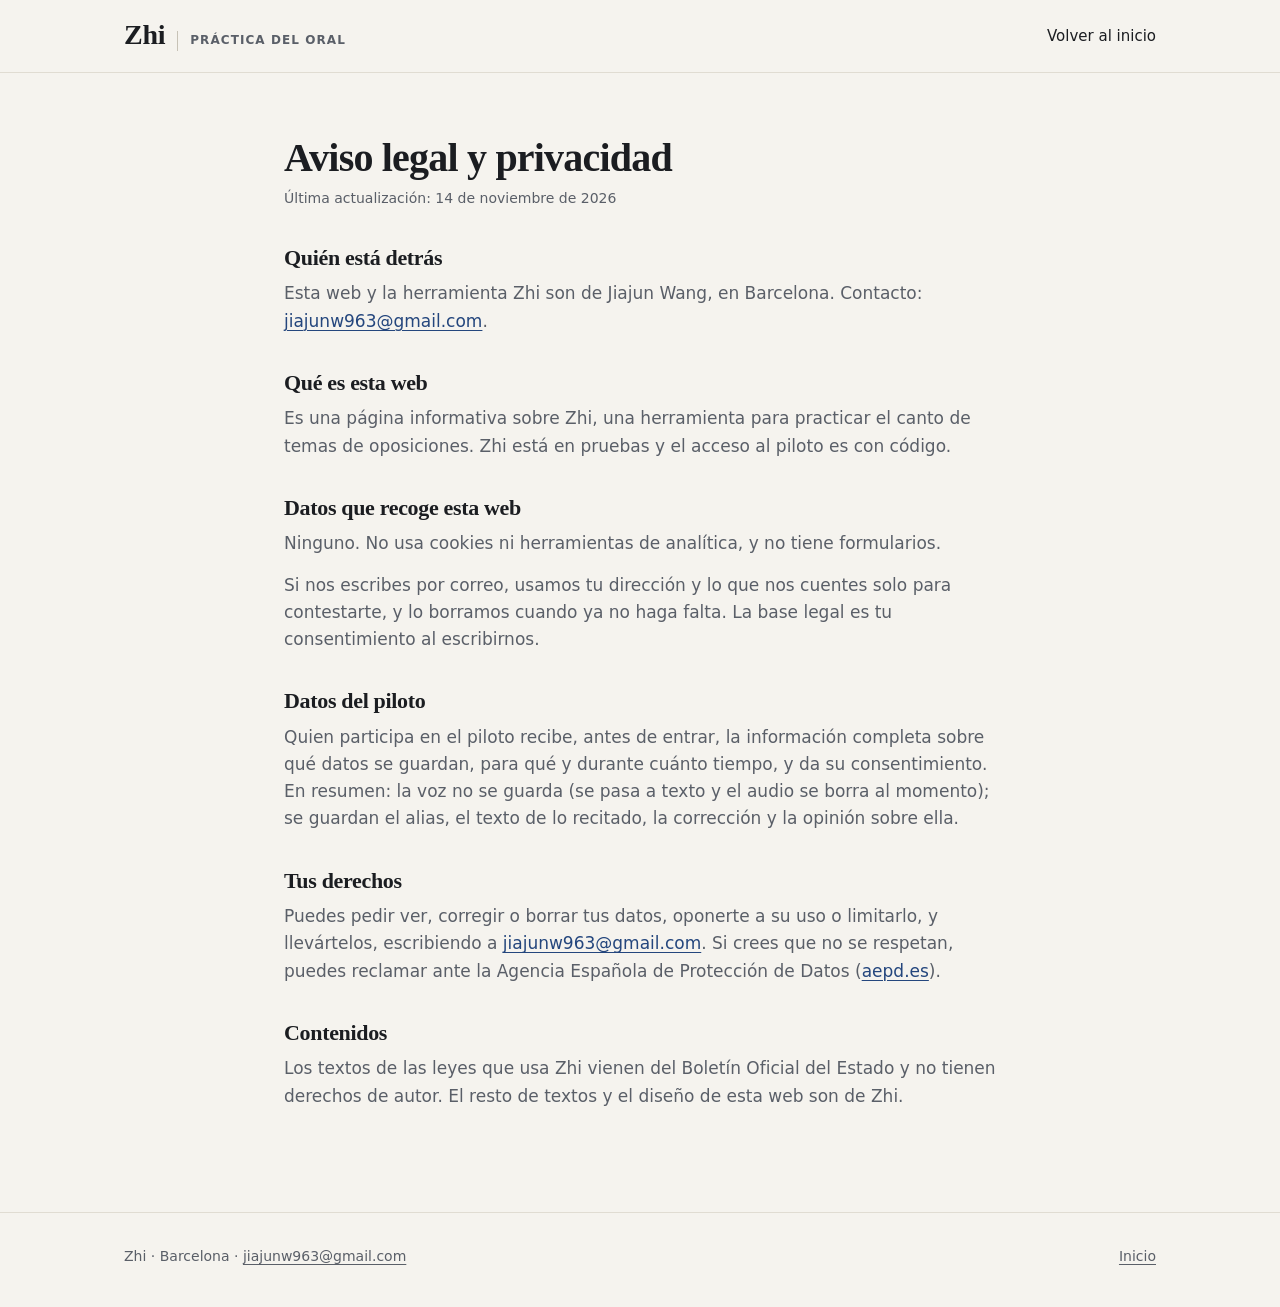
==== aviso-legal.html @ e7e955f2 "Landing de Zhi: portada, cómo funciona, qué corrige, editoriales, piloto y aviso legal" ====
<!doctype html>
<html lang="es">
<head>
  <meta charset="utf-8">
  <meta name="viewport" content="width=device-width, initial-scale=1">
  <title>Aviso legal y privacidad · Zhi</title>
  <meta name="theme-color" content="#1c2f52">
  <link rel="icon" href="icono.svg" type="image/svg+xml">
  <link rel="stylesheet" href="estilos.css?v=1">
</head>
<body>
  <header class="cabecera">
    <div class="ancho">
      <a class="marca" href="./" aria-label="Zhi, inicio">
        <span class="logo">Zhi</span>
        <span class="producto">Práctica del oral</span>
      </a>
      <nav aria-label="Secciones">
        <ul><li><a href="./">Volver al inicio</a></li></ul>
      </nav>
    </div>
  </header>

  <main class="documento">
    <div class="ancho">
      <h1>Aviso legal y privacidad</h1>
      <p class="fecha">Última actualización: 14 de noviembre de 2026</p>

      <h2>Quién está detrás</h2>
      <p>Esta web y la herramienta Zhi son de Jiajun Wang, en Barcelona. Contacto: <a href="mailto:jiajunw963@gmail.com">jiajunw963@gmail.com</a>.</p>

      <h2>Qué es esta web</h2>
      <p>Es una página informativa sobre Zhi, una herramienta para practicar el canto de temas de oposiciones. Zhi está en pruebas y el acceso al piloto es con código.</p>

      <h2>Datos que recoge esta web</h2>
      <p>Ninguno. No usa cookies ni herramientas de analítica, y no tiene formularios.</p>
      <p>Si nos escribes por correo, usamos tu dirección y lo que nos cuentes solo para contestarte, y lo borramos cuando ya no haga falta. La base legal es tu consentimiento al escribirnos.</p>

      <h2>Datos del piloto</h2>
      <p>Quien participa en el piloto recibe, antes de entrar, la información completa sobre qué datos se guardan, para qué y durante cuánto tiempo, y da su consentimiento. En resumen: la voz no se guarda (se pasa a texto y el audio se borra al momento); se guardan el alias, el texto de lo recitado, la corrección y la opinión sobre ella.</p>

      <h2>Tus derechos</h2>
      <p>Puedes pedir ver, corregir o borrar tus datos, oponerte a su uso o limitarlo, y llevártelos, escribiendo a <a href="mailto:jiajunw963@gmail.com">jiajunw963@gmail.com</a>. Si crees que no se respetan, puedes reclamar ante la Agencia Española de Protección de Datos (<a href="https://www.aepd.es">aepd.es</a>).</p>

      <h2>Contenidos</h2>
      <p>Los textos de las leyes que usa Zhi vienen del Boletín Oficial del Estado y no tienen derechos de autor. El resto de textos y el diseño de esta web son de Zhi.</p>
    </div>
  </main>

  <footer class="pie">
    <div class="ancho">
      <span>Zhi · Barcelona · <a href="mailto:jiajunw963@gmail.com">jiajunw963@gmail.com</a></span>
      <span><a href="./">Inicio</a></span>
    </div>
  </footer>
</body>
</html>
---- estilos.css ----
/* Zhi · landing. Misma identidad que la herramienta: serifa para titulares, azul tinta, filetes finos. */
:root {
  --serif: ui-serif, "Iowan Old Style", "Charter", "Sitka Text", Cambria, Georgia, "Noto Serif", serif;
  --sans: system-ui, -apple-system, "Segoe UI", Roboto, "Helvetica Neue", Arial, sans-serif;

  --fondo: #f5f3ee;
  --tarjeta: #ffffff;
  --texto: #1b1d21;
  --suave: #5a5f68;
  --borde: #e0dcd2;
  --borde-fuerte: #c7c2b6;
  --acento: #1c2f52;
  --acento-texto: #ffffff;
  --enlace: #24467d;
  --foco: #3d63a8;
  --dicho: #1d6b45;
  --incompleto: #95560a;
  --error: #a3352b;
  --saltado: #6b7079;
  --equivalente: #0e6870;
  --error-fondo: #f8e9e7;
}

@media (prefers-color-scheme: dark) {
  :root {
    --fondo: #121417;
    --tarjeta: #1a1d22;
    --texto: #e7e5e0;
    --suave: #a6aab2;
    --borde: #2d3138;
    --borde-fuerte: #434852;
    --acento: #a9bde0;
    --acento-texto: #0f1726;
    --enlace: #a9bde0;
    --foco: #a9bde0;
    --dicho: #6cc497;
    --incompleto: #e3a656;
    --error: #ef8a80;
    --saltado: #9ba1ad;
    --equivalente: #5cc4cc;
    --error-fondo: #3a2220;
  }
}

* { box-sizing: border-box; }
html { scroll-behavior: smooth; }
@media (prefers-reduced-motion: reduce) { html { scroll-behavior: auto; } }

body {
  margin: 0;
  background: var(--fondo);
  color: var(--texto);
  font: 17px/1.6 var(--sans);
  -webkit-font-smoothing: antialiased;
  text-rendering: optimizeLegibility;
}
a { color: var(--enlace); text-underline-offset: 3px; text-decoration-thickness: 1px; }
:focus-visible { outline: 2px solid var(--foco); outline-offset: 3px; }
.saltar { position: absolute; left: -9999px; }
.saltar:focus { left: 16px; top: 12px; background: var(--tarjeta); padding: 8px 12px; z-index: 10; }

.ancho { max-width: 1080px; margin: 0 auto; padding: 0 24px; }

/* ---------- Cabecera ---------- */
.cabecera { border-bottom: 1px solid var(--borde); }
.cabecera .ancho { display: flex; align-items: center; justify-content: space-between; gap: 24px; min-height: 72px; }
.marca { display: flex; align-items: baseline; gap: 12px; text-decoration: none; color: var(--texto); }
.logo { font: 600 28px/1 var(--serif); letter-spacing: -0.01em; }
.producto { font-size: 12px; font-weight: 600; letter-spacing: 0.09em; text-transform: uppercase; color: var(--suave);
  padding-left: 12px; border-left: 1px solid var(--borde-fuerte); white-space: nowrap; }
nav ul { display: flex; gap: 28px; list-style: none; margin: 0; padding: 0; font-size: 15px; }
nav a { color: var(--texto); text-decoration: none; }
nav a:hover { color: var(--enlace); text-decoration: underline; }

/* ---------- Botones ---------- */
.boton {
  display: inline-flex;
  align-items: center;
  justify-content: center;
  min-height: 48px;
  padding: 10px 22px;
  border-radius: 6px;
  border: 1px solid var(--borde-fuerte);
  font-weight: 600;
  font-size: 16px;
  text-decoration: none;
  color: var(--texto);
  background: transparent;
}
.boton:hover { border-color: var(--texto); }
.boton.primario { background: var(--acento); border-color: var(--acento); color: var(--acento-texto); }
.boton.primario:hover { background: color-mix(in srgb, var(--acento) 88%, var(--texto)); }
.acciones { display: flex; flex-wrap: wrap; gap: 12px; margin-top: 32px; }

/* ---------- Tipografía ---------- */
.antetitulo { font-size: 13px; font-weight: 600; letter-spacing: 0.1em; text-transform: uppercase; color: var(--suave); margin: 0 0 16px; }
h1 { font: 600 54px/1.06 var(--serif); letter-spacing: -0.02em; margin: 0; max-width: 15ch; }
h2 { font: 600 36px/1.12 var(--serif); letter-spacing: -0.015em; margin: 0; }
h3 { font: 600 20px/1.3 var(--serif); margin: 0 0 8px; }
.entrada { font-size: 20px; line-height: 1.55; color: var(--suave); margin: 24px 0 0; max-width: 34em; }
.entrada q { color: var(--texto); }
q { quotes: "«" "»"; }
p { margin: 0 0 14px; }

/* ---------- Portada ---------- */
.portada { padding: 88px 0 96px; }
.portada .ancho { display: grid; grid-template-columns: 1.08fr 0.92fr; gap: 64px; align-items: center; }

.muestra { background: var(--tarjeta); border: 1px solid var(--borde); border-radius: 8px; padding: 22px 22px 18px; }
.muestra-cabecera { display: flex; justify-content: space-between; align-items: baseline; gap: 12px; padding-bottom: 14px; border-bottom: 1px solid var(--borde); }
.muestra-tema { font-size: 13px; font-weight: 600; letter-spacing: 0.04em; color: var(--suave); }
.muestra-nota { font: 600 34px/1 var(--serif); font-variant-numeric: lining-nums; }
.muestra-nota small { font: 500 14px var(--sans); color: var(--suave); }
.muestra ul { list-style: none; margin: 14px 0 0; padding: 0; display: flex; flex-direction: column; gap: 8px; }
.muestra li { border: 1px solid var(--borde); border-left: 3px solid var(--borde-fuerte); border-radius: 4px; padding: 10px 12px; font-size: 15px; }
.muestra li.error { border-left-color: var(--error); }
.muestra li.equivalente { border-left-color: var(--equivalente); }
.muestra .ref { display: block; font-size: 12px; font-weight: 600; letter-spacing: 0.02em; color: var(--suave); margin-bottom: 2px; }
.muestra mark { background: none; color: var(--error); font-weight: 600; }
.muestra mark.bien { color: var(--dicho); }
.muestra .cita { display: block; font: italic 14.5px/1.5 var(--serif); color: var(--suave); margin-top: 6px; }
.muestra figcaption { font-size: 13px; color: var(--suave); margin-top: 12px; }

/* ---------- Secciones ---------- */
.seccion { padding: 88px 0; border-top: 1px solid var(--borde); }
.seccion-cabecera { display: grid; grid-template-columns: 1fr 1.6fr; gap: 64px; margin-bottom: 48px; align-items: start; }
.seccion-cabecera p { padding-top: 8px; }
.seccion-cabecera p { color: var(--suave); margin: 0; max-width: 34em; }

.pasos { list-style: none; margin: 0; padding: 0; display: grid; grid-template-columns: repeat(3, 1fr); gap: 48px; counter-reset: paso; }
.pasos li { counter-increment: paso; border-top: 1px solid var(--borde-fuerte); padding-top: 20px; }
.pasos li::before { content: counter(paso); display: block; font: 600 15px var(--sans); color: var(--suave); margin-bottom: 14px; font-variant-numeric: tabular-nums; }
.pasos p { color: var(--suave); margin: 0; }

.corrige { margin: 0; display: grid; grid-template-columns: 1fr 1fr; gap: 0 64px; }
.corrige div { padding: 22px 0; border-top: 1px solid var(--borde); }
.corrige dt { font: 600 20px/1.3 var(--serif); margin: 0 0 6px; }
.corrige dt::before { content: ""; display: inline-block; width: 10px; height: 10px; border-radius: 2px; margin-right: 10px; vertical-align: 1px; }
.corrige .error dt::before { background: var(--error); }
.corrige .saltado dt::before { background: var(--saltado); }
.corrige .incompleto dt::before { background: var(--incompleto); }
.corrige .equivalente dt::before { background: var(--equivalente); }
.corrige dd { margin: 0; color: var(--suave); }
.aviso { margin-top: 36px; padding: 16px 20px; border-left: 3px solid var(--borde-fuerte); background: var(--tarjeta); font-size: 15px; color: var(--suave); max-width: 46em; }

.dos { display: grid; grid-template-columns: 1fr 1.6fr; gap: 64px; }
.dos .texto p { color: var(--suave); }
.dos .texto p strong { color: var(--texto); font-weight: 600; }
.lista-simple { list-style: none; margin: 8px 0 0; padding: 0; }
.lista-simple li { padding: 12px 0; border-top: 1px solid var(--borde); color: var(--suave); }
.lista-simple li strong { color: var(--texto); font-weight: 600; }

.datos { display: grid; grid-template-columns: repeat(3, 1fr); gap: 48px; }
.datos div { border-top: 1px solid var(--borde-fuerte); padding-top: 18px; }
.datos p { color: var(--suave); margin: 0; font-size: 16px; }

.cierre { padding: 96px 0; border-top: 1px solid var(--borde); }
.cierre h2 { max-width: 22ch; }
.cierre p { max-width: 36em; }
.cierre p { color: var(--suave); font-size: 19px; margin-top: 18px; }

/* ---------- Pie ---------- */
.pie { border-top: 1px solid var(--borde); padding: 32px 0 40px; font-size: 14px; color: var(--suave); }
.pie .ancho { display: flex; flex-wrap: wrap; justify-content: space-between; gap: 12px 32px; }
.pie a { color: var(--suave); }

/* ---------- Páginas de texto (aviso legal) ---------- */
.documento { padding: 64px 0 88px; }
.documento .ancho { max-width: 760px; }
.documento h1 { font-size: 40px; max-width: none; margin-bottom: 8px; }
.documento h2 { font-size: 22px; margin: 36px 0 10px; }
.documento p, .documento li { color: var(--suave); }
.documento .fecha { font-size: 14px; color: var(--suave); margin-bottom: 32px; }

/* ---------- Pantallas medianas y móvil ---------- */
@media (max-width: 900px) {
  .portada .ancho, .seccion-cabecera, .dos { grid-template-columns: 1fr; gap: 40px; }
  .seccion-cabecera { gap: 16px; }
  .pasos, .datos { grid-template-columns: 1fr; gap: 28px; }
  .corrige { grid-template-columns: 1fr; }
}
@media (max-width: 640px) {
  body { font-size: 16px; }
  .ancho { padding: 0 16px; }
  .cabecera .ancho { min-height: 60px; }
  nav li:not(:last-child) { display: none; }
  .logo { font-size: 24px; }
  .producto { font-size: 11px; padding-left: 10px; }
  h1 { font-size: 38px; }
  h2 { font-size: 28px; }
  .entrada { font-size: 18px; }
  .portada { padding: 48px 0 64px; }
  .seccion { padding: 64px 0; }
  .acciones .boton { flex: 1 1 100%; }
  .muestra { padding: 18px 16px 14px; }
  .cierre { padding: 64px 0; }
}
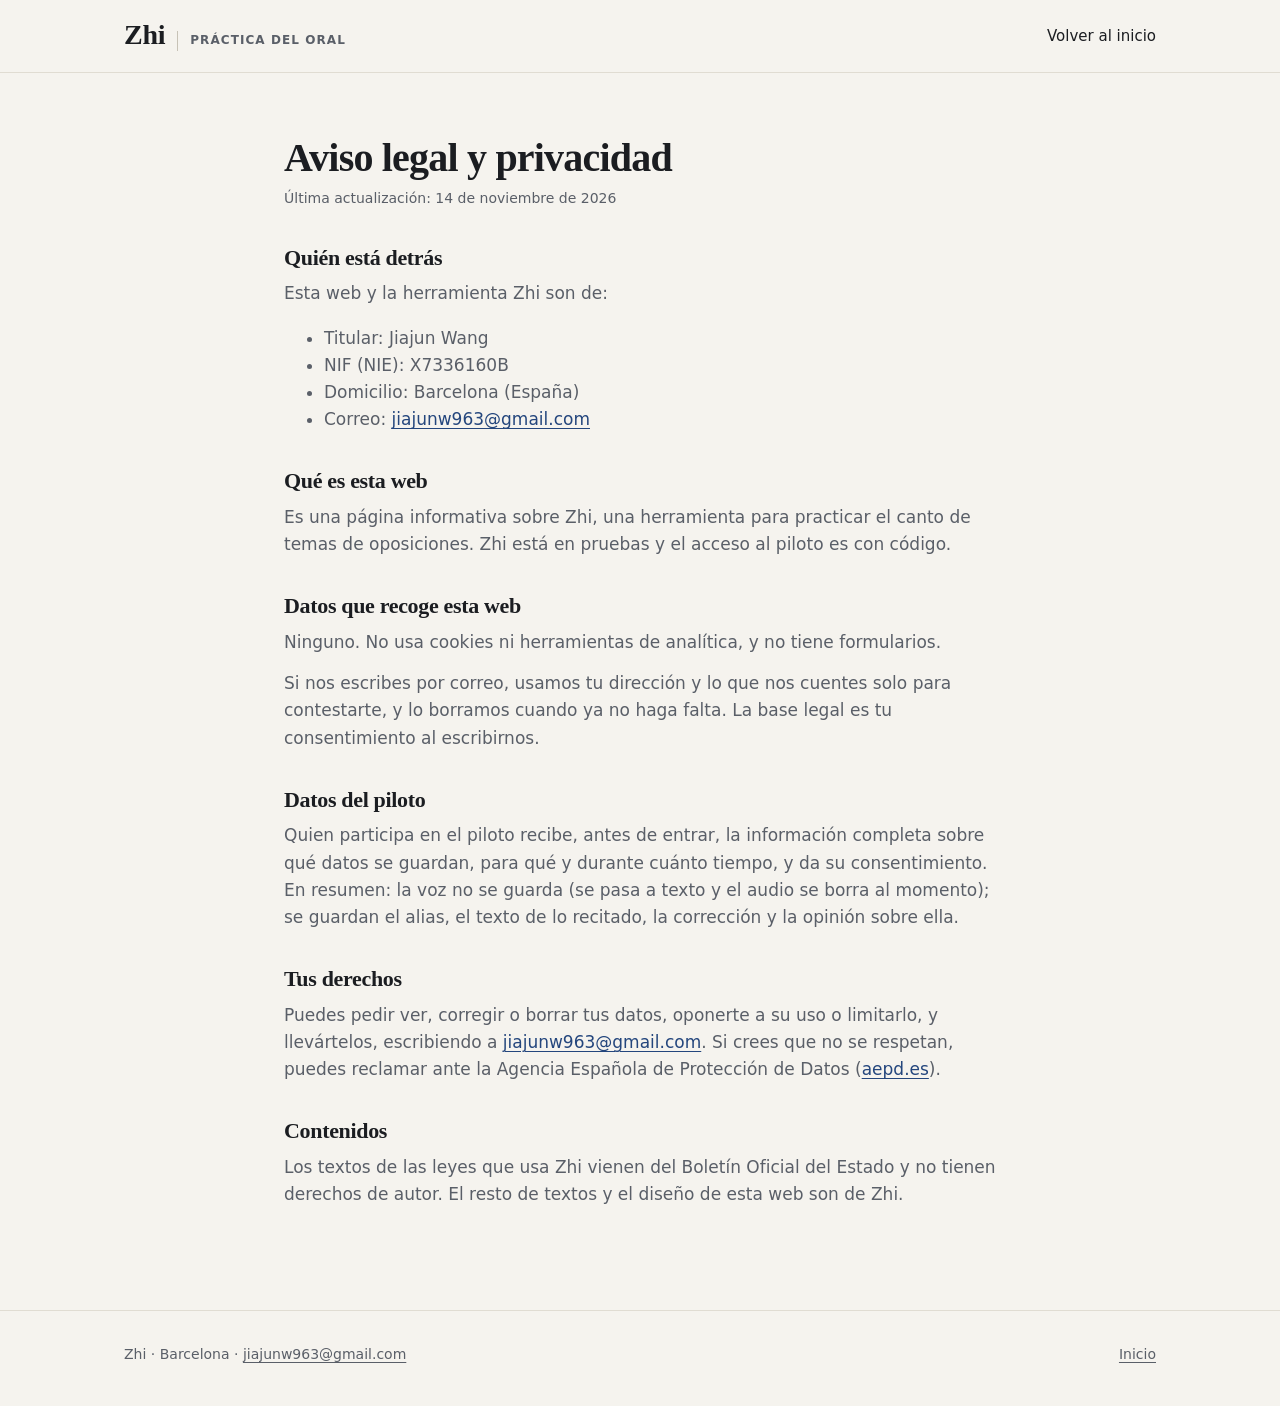
==== commit f93467cb: "Preparadores, acuerdos con editoriales y academias, NIF en el aviso legal y dominio oposiciones.zhin" ====
--- a/aviso-legal.html
+++ b/aviso-legal.html
@@ -6,7 +6,7 @@
   <title>Aviso legal y privacidad · Zhi</title>
   <meta name="theme-color" content="#1c2f52">
   <link rel="icon" href="icono.svg" type="image/svg+xml">
-  <link rel="stylesheet" href="estilos.css?v=1">
+  <link rel="stylesheet" href="estilos.css?v=3">
 </head>
 <body>
   <header class="cabecera">
@@ -27,7 +27,13 @@
       <p class="fecha">Última actualización: 14 de noviembre de 2026</p>
 
       <h2>Quién está detrás</h2>
-      <p>Esta web y la herramienta Zhi son de Jiajun Wang, en Barcelona. Contacto: <a href="mailto:jiajunw963@gmail.com">jiajunw963@gmail.com</a>.</p>
+      <p>Esta web y la herramienta Zhi son de:</p>
+      <ul>
+        <li>Titular: Jiajun Wang</li>
+        <li>NIF (NIE): X7336160B</li>
+        <li>Domicilio: Barcelona (España)</li>
+        <li>Correo: <a href="mailto:jiajunw963@gmail.com">jiajunw963@gmail.com</a></li>
+      </ul>
 
       <h2>Qué es esta web</h2>
       <p>Es una página informativa sobre Zhi, una herramienta para practicar el canto de temas de oposiciones. Zhi está en pruebas y el acceso al piloto es con código.</p>
--- a/estilos.css
+++ b/estilos.css
@@ -68,7 +68,7 @@
 .logo { font: 600 28px/1 var(--serif); letter-spacing: -0.01em; }
 .producto { font-size: 12px; font-weight: 600; letter-spacing: 0.09em; text-transform: uppercase; color: var(--suave);
   padding-left: 12px; border-left: 1px solid var(--borde-fuerte); white-space: nowrap; }
-nav ul { display: flex; gap: 28px; list-style: none; margin: 0; padding: 0; font-size: 15px; }
+nav ul { display: flex; gap: 24px; list-style: none; margin: 0; padding: 0; font-size: 15px; }
 nav a { color: var(--texto); text-decoration: none; }
 nav a:hover { color: var(--enlace); text-decoration: underline; }
 
@@ -156,8 +156,8 @@
 
 .cierre { padding: 96px 0; border-top: 1px solid var(--borde); }
 .cierre h2 { max-width: 22ch; }
-.cierre p { max-width: 36em; }
-.cierre p { color: var(--suave); font-size: 19px; margin-top: 18px; }
+.cierre p:not(.antetitulo) { max-width: 36em; }
+.cierre p:not(.antetitulo) { color: var(--suave); font-size: 19px; margin-top: 18px; }
 
 /* ---------- Pie ---------- */
 .pie { border-top: 1px solid var(--borde); padding: 32px 0 40px; font-size: 14px; color: var(--suave); }
@@ -172,8 +172,69 @@
 .documento p, .documento li { color: var(--suave); }
 .documento .fecha { font-size: 14px; color: var(--suave); margin-bottom: 32px; }
 
+
+/* ---------- Móvil de muestra (pantalla de resultado de la app, en HTML) ---------- */
+.telefono { margin: 0; justify-self: center; width: 100%; max-width: 330px; }
+.pantalla {
+  border: 10px solid #15213a;
+  border-radius: 38px;
+  background: #f5f3ee;
+  color: #1b1d21;
+  padding: 18px 16px 22px;
+  box-shadow: 0 1px 0 rgba(0,0,0,.04), 0 24px 48px -24px rgba(28,47,82,.35);
+  font-size: 14px;
+  line-height: 1.45;
+}
+.app-barra { display: flex; justify-content: space-between; font-weight: 600; color: #24467d; font-size: 14px; padding: 2px 2px 10px; }
+.app-materia { margin: 0; font-size: 11px; font-weight: 600; letter-spacing: .03em; color: #5a5f68; }
+.app-titulo { margin: 2px 0 10px; font: 600 21px/1.2 var(--serif); }
+.app-nota { display: block; background: #fff; border: 1px solid #e0dcd2; border-radius: 8px; padding: 12px 14px; }
+.app-nota .cifra { display: block; font: 600 38px/1 var(--serif); }
+.app-nota .cifra small { font: 500 13px var(--sans); color: #5a5f68; }
+.app-nota .cifras { display: flex; flex-wrap: wrap; gap: 2px 12px; margin-top: 8px; font-size: 12.5px; font-weight: 500; }
+.pantalla i { display: inline-block; width: 8px; height: 8px; border-radius: 2px; margin-right: 5px; vertical-align: 0; }
+.pantalla i.dicho { background: #1d6b45; } .pantalla i.error { background: #a3352b; } .pantalla i.saltado { background: #c7c2b6; }
+.app-apartado { margin: 14px 0 8px; padding-top: 10px; border-top: 1px solid #e0dcd2; font: 600 15px var(--serif); }
+.app-apartado b { font: 600 12px var(--sans); color: #5a5f68; margin-left: 4px; }
+.app-fallo { background: #fff; border: 1px solid #e0dcd2; border-left: 3px solid #a3352b; border-radius: 4px; padding: 9px 11px; margin-top: 7px; font-size: 13.5px; }
+.app-fallo .ref { display: block; font-size: 11px; font-weight: 600; color: #5a5f68; margin-bottom: 1px; }
+.app-fallo mark { background: none; color: #a3352b; font-weight: 600; }
+.app-fallo mark.bien { color: #1d6b45; }
+.app-fallo .cita { display: block; margin-top: 5px; font: italic 13px/1.45 var(--serif); color: #5a5f68; }
+.telefono figcaption { text-align: center; font-size: 13px; color: var(--suave); margin-top: 14px; }
+
+/* ---------- Banda en azul tinta (ritmo visual) ---------- */
+.banda { background: #1c2f52; color: #eef1f6; border-top: 0; }
+.banda h2, .banda dt { color: #ffffff; }
+.banda .seccion-cabecera p, .banda dd { color: #c3cbda; }
+.banda .corrige div { border-top-color: rgba(255,255,255,.16); }
+.banda .corrige .error dt::before { background: #ef8a80; }
+.banda .corrige .saltado dt::before { background: #aab1bd; }
+.banda .corrige .incompleto dt::before { background: #e3a656; }
+.banda .corrige .equivalente dt::before { background: #5cc4cc; }
+.banda .aviso { background: rgba(255,255,255,.06); border-left-color: rgba(255,255,255,.35); color: #c3cbda; }
+@media (prefers-color-scheme: dark) { .banda { background: #18233a; } }
+
+/* ---------- Correo visible (por si no hay programa de correo) ---------- */
+.correo-visible { margin: 14px 0 0; font-size: 14px; color: var(--suave); }
+.correo-visible a { color: var(--suave); }
+
+/* ---------- Preguntas frecuentes ---------- */
+.preguntas details { border-top: 1px solid var(--borde); }
+.preguntas details:last-child { border-bottom: 1px solid var(--borde); }
+.preguntas summary { display: flex; align-items: center; min-height: 56px; cursor: pointer; list-style: none; font: 600 18px/1.35 var(--serif); }
+.preguntas summary::-webkit-details-marker { display: none; }
+.preguntas summary::after { content: "+"; margin-left: auto; padding-left: 16px; font: 400 22px var(--sans); color: var(--suave); }
+.preguntas details[open] summary::after { content: "–"; }
+.preguntas p { color: var(--suave); margin: 0 0 18px; max-width: 40em; }
+
+/* Piloto en la navegación: el destino principal, como enlace marcado */
+nav a.nav-piloto { padding: 7px 14px; border: 1px solid var(--borde-fuerte); border-radius: 6px; }
+nav a.nav-piloto:hover { border-color: var(--texto); text-decoration: none; }
+
 /* ---------- Pantallas medianas y móvil ---------- */
 @media (max-width: 900px) {
+  nav li:not(:last-child) { display: none; }
   .portada .ancho, .seccion-cabecera, .dos { grid-template-columns: 1fr; gap: 40px; }
   .seccion-cabecera { gap: 16px; }
   .pasos, .datos { grid-template-columns: 1fr; gap: 28px; }
@@ -183,7 +244,6 @@
   body { font-size: 16px; }
   .ancho { padding: 0 16px; }
   .cabecera .ancho { min-height: 60px; }
-  nav li:not(:last-child) { display: none; }
   .logo { font-size: 24px; }
   .producto { font-size: 11px; padding-left: 10px; }
   h1 { font-size: 38px; }
@@ -192,6 +252,8 @@
   .portada { padding: 48px 0 64px; }
   .seccion { padding: 64px 0; }
   .acciones .boton { flex: 1 1 100%; }
+  .telefono { max-width: 300px; }
   .muestra { padding: 18px 16px 14px; }
   .cierre { padding: 64px 0; }
 }
+.cierre p.correo-visible { font-size: 14px; margin-top: 14px; }
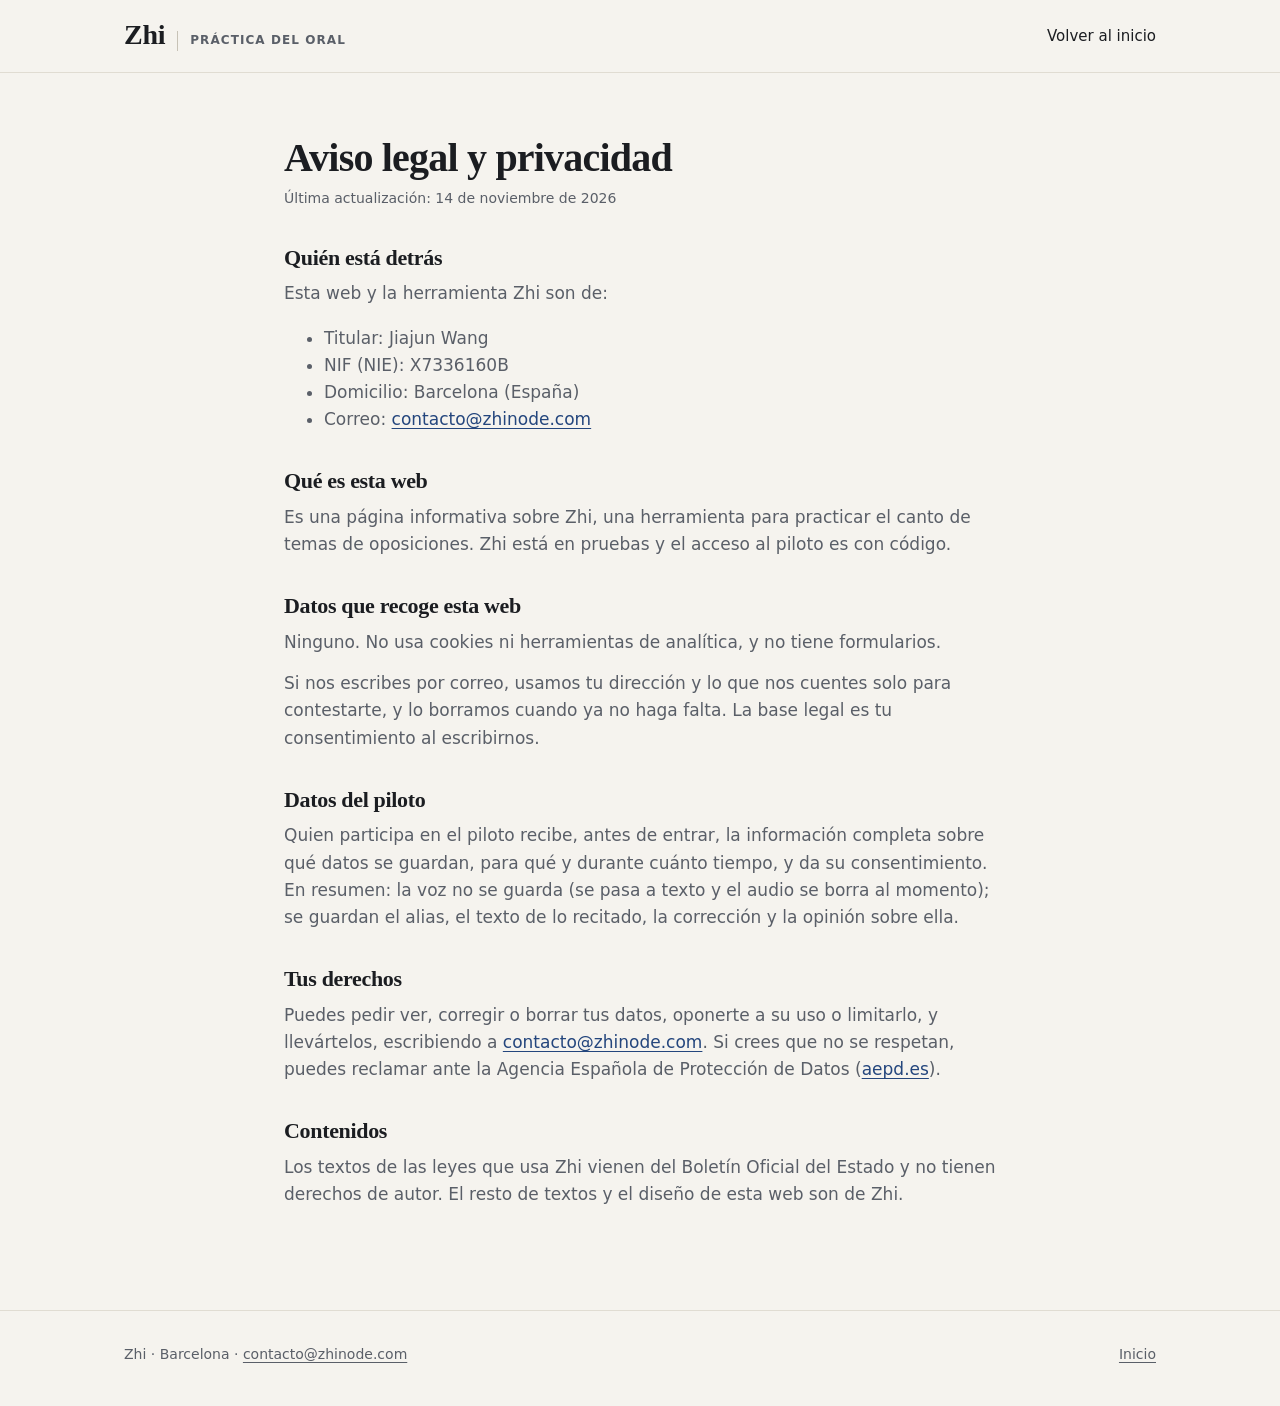
==== commit 5219f7dc: "Contacto: contacto@zhinode.com" ====
--- a/aviso-legal.html
+++ b/aviso-legal.html
@@ -32,7 +32,7 @@
         <li>Titular: Jiajun Wang</li>
         <li>NIF (NIE): X7336160B</li>
         <li>Domicilio: Barcelona (España)</li>
-        <li>Correo: <a href="mailto:jiajunw963@gmail.com">jiajunw963@gmail.com</a></li>
+        <li>Correo: <a href="mailto:contacto@zhinode.com">contacto@zhinode.com</a></li>
       </ul>
 
       <h2>Qué es esta web</h2>
@@ -46,7 +46,7 @@
       <p>Quien participa en el piloto recibe, antes de entrar, la información completa sobre qué datos se guardan, para qué y durante cuánto tiempo, y da su consentimiento. En resumen: la voz no se guarda (se pasa a texto y el audio se borra al momento); se guardan el alias, el texto de lo recitado, la corrección y la opinión sobre ella.</p>
 
       <h2>Tus derechos</h2>
-      <p>Puedes pedir ver, corregir o borrar tus datos, oponerte a su uso o limitarlo, y llevártelos, escribiendo a <a href="mailto:jiajunw963@gmail.com">jiajunw963@gmail.com</a>. Si crees que no se respetan, puedes reclamar ante la Agencia Española de Protección de Datos (<a href="https://www.aepd.es">aepd.es</a>).</p>
+      <p>Puedes pedir ver, corregir o borrar tus datos, oponerte a su uso o limitarlo, y llevártelos, escribiendo a <a href="mailto:contacto@zhinode.com">contacto@zhinode.com</a>. Si crees que no se respetan, puedes reclamar ante la Agencia Española de Protección de Datos (<a href="https://www.aepd.es">aepd.es</a>).</p>
 
       <h2>Contenidos</h2>
       <p>Los textos de las leyes que usa Zhi vienen del Boletín Oficial del Estado y no tienen derechos de autor. El resto de textos y el diseño de esta web son de Zhi.</p>
@@ -55,7 +55,7 @@
 
   <footer class="pie">
     <div class="ancho">
-      <span>Zhi · Barcelona · <a href="mailto:jiajunw963@gmail.com">jiajunw963@gmail.com</a></span>
+      <span>Zhi · Barcelona · <a href="mailto:contacto@zhinode.com">contacto@zhinode.com</a></span>
       <span><a href="./">Inicio</a></span>
     </div>
   </footer>
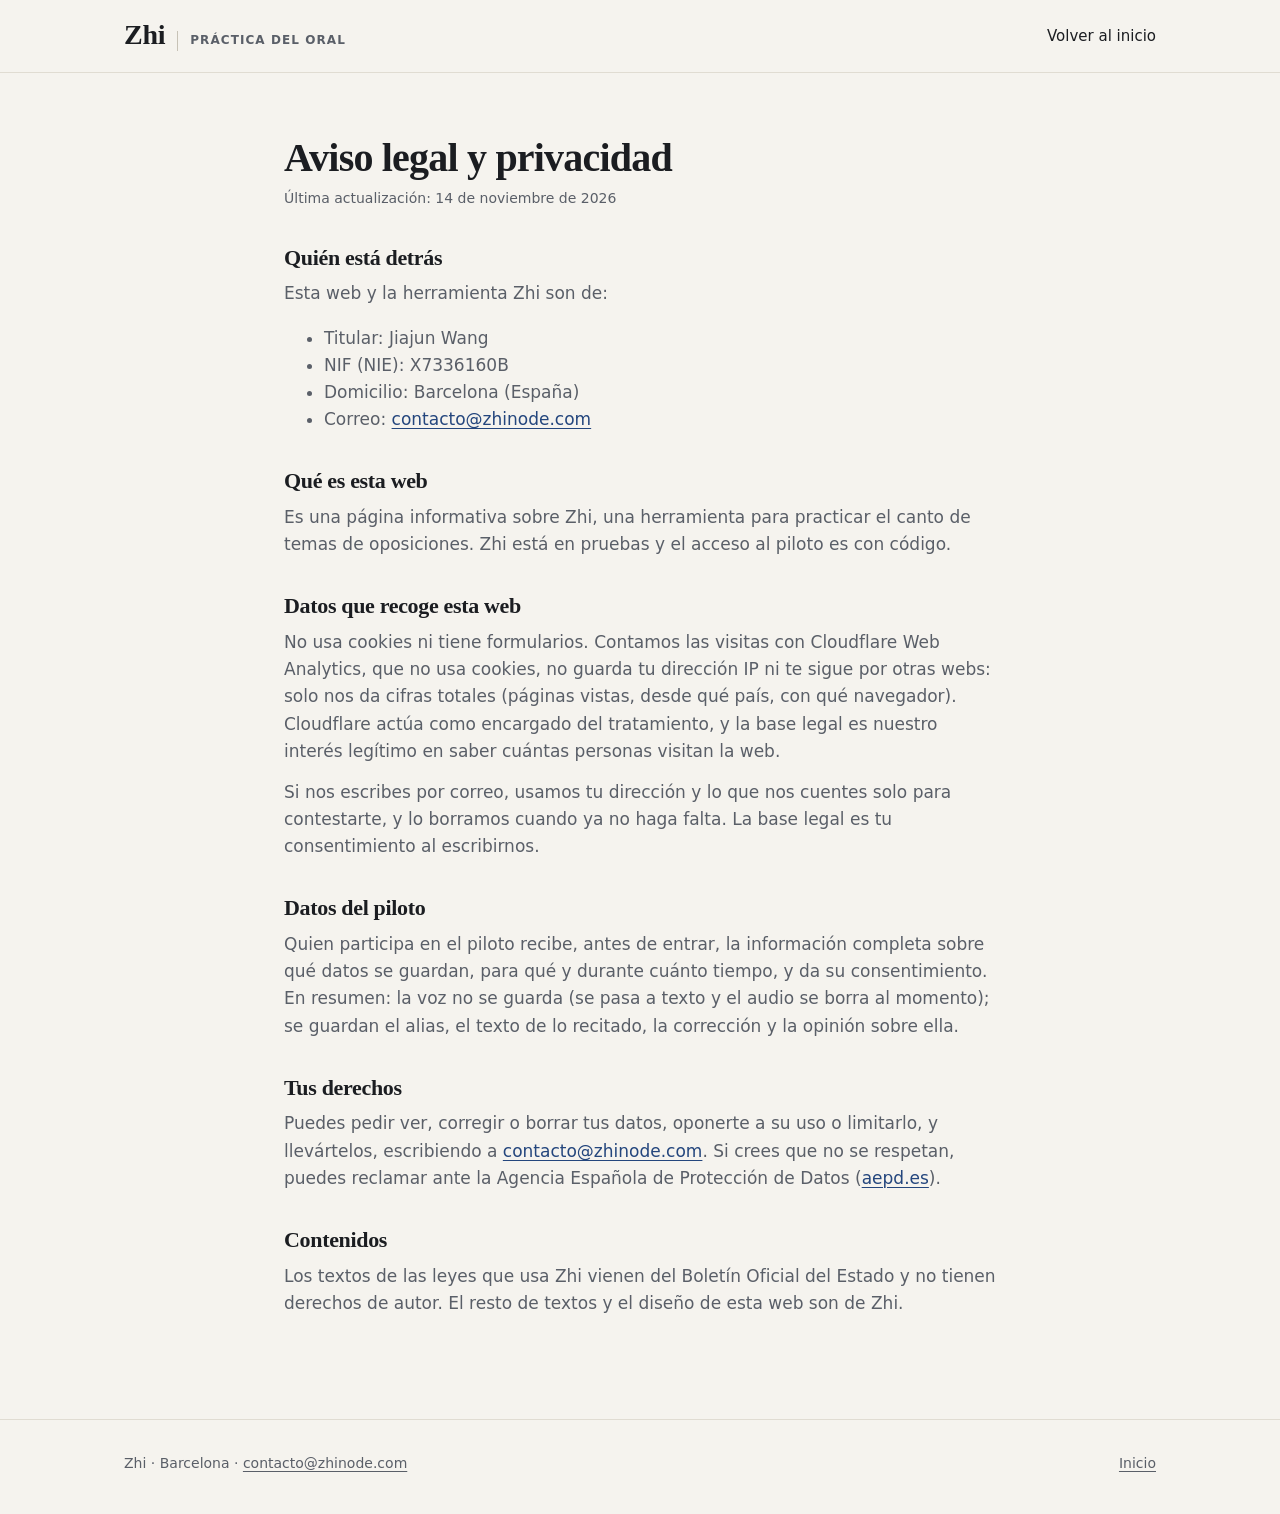
==== commit f34f81d9: "Contador de visitas sin cookies (Cloudflare Web Analytics) y 28 temas en las preguntas" ====
--- a/aviso-legal.html
+++ b/aviso-legal.html
@@ -39,7 +39,7 @@
       <p>Es una página informativa sobre Zhi, una herramienta para practicar el canto de temas de oposiciones. Zhi está en pruebas y el acceso al piloto es con código.</p>
 
       <h2>Datos que recoge esta web</h2>
-      <p>Ninguno. No usa cookies ni herramientas de analítica, y no tiene formularios.</p>
+      <p>No usa cookies ni tiene formularios. Contamos las visitas con Cloudflare Web Analytics, que no usa cookies, no guarda tu dirección IP ni te sigue por otras webs: solo nos da cifras totales (páginas vistas, desde qué país, con qué navegador). Cloudflare actúa como encargado del tratamiento, y la base legal es nuestro interés legítimo en saber cuántas personas visitan la web.</p>
       <p>Si nos escribes por correo, usamos tu dirección y lo que nos cuentes solo para contestarte, y lo borramos cuando ya no haga falta. La base legal es tu consentimiento al escribirnos.</p>
 
       <h2>Datos del piloto</h2>
@@ -59,5 +59,7 @@
       <span><a href="./">Inicio</a></span>
     </div>
   </footer>
+  <!-- Cloudflare Web Analytics: cuenta visitas sin cookies ni seguimiento entre webs; los datos solo los vemos nosotros. -->
+  <script type='module' src='https://static.cloudflareinsights.com/beacon.min.js' data-cf-beacon='{"token": "5d624a9873994a0ea99bdd90c75e54a3"}'></script>
 </body>
 </html>
